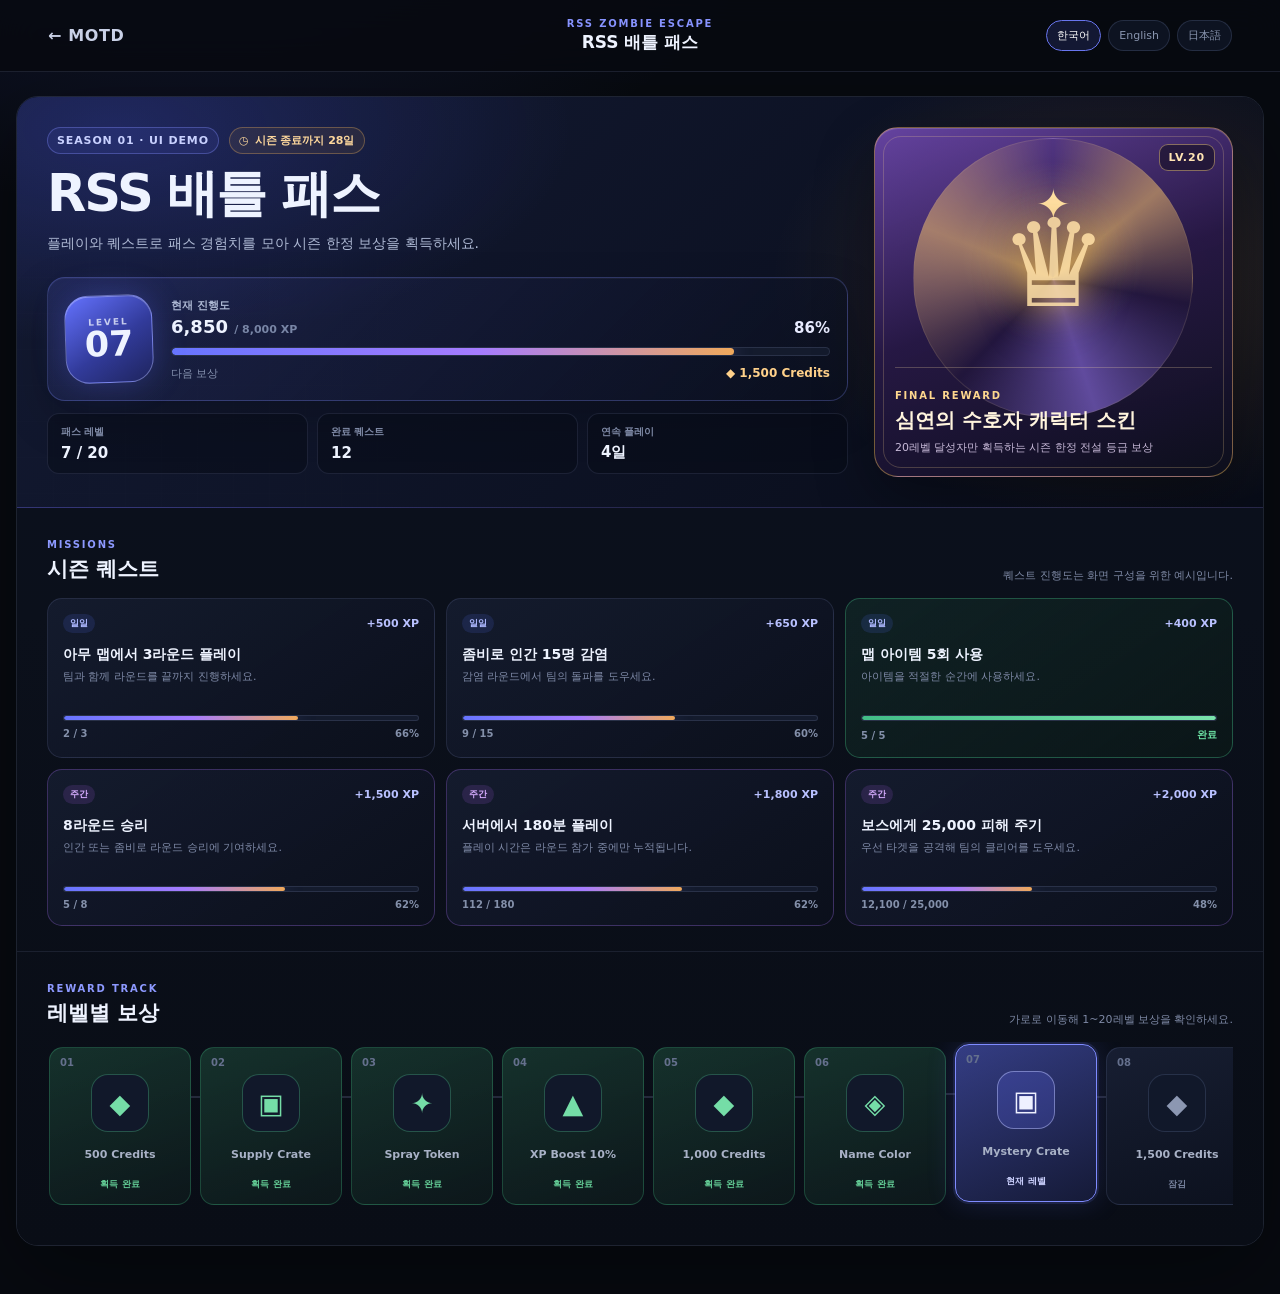
==== battlepass/index.html @ b5b07a85 "Separate battle pass page" ====
<!doctype html>
<html lang="ko" data-theme="dark">
<head>
  <meta charset="utf-8" />
  <meta name="viewport" content="width=device-width, initial-scale=1" />
  <title>RSS 배틀 패스</title>
  <meta name="description" content="RSS 좀비탈출서버 배틀 패스 UI" />
  <meta name="theme-color" content="#090d18" />
  <link rel="stylesheet" href="./battlepass.css" />
  <script src="./lang.js" defer></script>
  <script src="./battlepass.js" defer></script>
</head>
<body class="battlepass-page">
  <a class="skip-link" href="#battlepassContent">본문으로 건너뛰기</a>
  <header class="battlepass-site-header">
    <a id="motdBackLink" class="battlepass-back" href="../?lang=ko#faq" aria-label="MOTD로 돌아가기">← MOTD</a>
    <div class="battlepass-brand">
      <strong>RSS ZOMBIE ESCAPE</strong>
      <span data-lang="bp_title">RSS 배틀 패스</span>
    </div>
    <div class="battlepass-languages" aria-label="언어 선택">
      <button type="button" class="langbtn active" data-language="ko" aria-pressed="true">한국어</button>
      <button type="button" class="langbtn" data-language="en" aria-pressed="false">English</button>
      <button type="button" class="langbtn" data-language="jp" aria-pressed="false">日本語</button>
    </div>
  </header>
  <main id="battlepassContent" class="battlepass-wrap" tabindex="-1">
    <section class="battlepass-panel" aria-label="Battle Pass">
<div class="bp-shell">
          <header class="bp-hero">
            <div class="bp-hero-main">
              <div class="bp-kicker-row">
                <span class="bp-season-badge" data-lang="bp_season_badge">SEASON 01 · UI DEMO</span>
                <span class="bp-days-left"><span aria-hidden="true">◷</span> <span data-lang="bp_days_left">시즌 종료까지 28일</span></span>
              </div>
              <h2 data-lang="bp_title">RSS 배틀 패스</h2>
              <p class="bp-hero-description" data-lang="bp_hint">플레이와 퀘스트로 패스 경험치를 모아 시즌 한정 보상을 획득하세요.</p>

              <div class="bp-progress-card">
                <div class="bp-level-emblem" aria-label="현재 레벨 7">
                  <span>LEVEL</span>
                  <strong>07</strong>
                </div>
                <div class="bp-progress-info">
                  <div class="bp-progress-heading">
                    <div>
                      <span data-lang="bp_current_progress">현재 진행도</span>
                      <strong>6,850 <small>/ 8,000 XP</small></strong>
                    </div>
                    <span class="bp-progress-percent">86%</span>
                  </div>
                  <div class="bp-progress-bar" role="progressbar" aria-label="레벨 8 진행도" aria-valuemin="0" aria-valuemax="8000" aria-valuenow="6850">
                    <span style="--bp-progress:85.6%"></span>
                  </div>
                  <div class="bp-next-reward">
                    <span data-lang="bp_next_reward">다음 보상</span>
                    <strong><span aria-hidden="true">◆</span> 1,500 Credits</strong>
                  </div>
                </div>
              </div>

              <div class="bp-stats" aria-label="배틀 패스 요약">
                <div><span data-lang="bp_stat_level">패스 레벨</span><strong>7 / 20</strong></div>
                <div><span data-lang="bp_stat_quests">완료 퀘스트</span><strong>12</strong></div>
                <div><span data-lang="bp_stat_streak">연속 플레이</span><strong>4일</strong></div>
              </div>
            </div>

            <aside class="bp-final-reward" aria-labelledby="bpFinalRewardTitle">
              <div class="bp-final-flare" aria-hidden="true"></div>
              <div class="bp-final-level">LV.20</div>
              <div class="bp-final-art" aria-hidden="true">
                <span class="bp-final-crown">✦</span>
                <span class="bp-final-silhouette">♛</span>
              </div>
              <div class="bp-final-copy">
                <span data-lang="bp_final_label">FINAL REWARD</span>
                <h3 id="bpFinalRewardTitle" data-lang="bp_final_name">심연의 수호자 캐릭터 스킨</h3>
                <p data-lang="bp_final_description">20레벨 달성자만 획득하는 시즌 한정 전설 등급 보상</p>
              </div>
            </aside>
          </header>

          <section class="bp-section bp-quests" aria-labelledby="bpQuestTitle">
            <div class="bp-section-heading">
              <div>
                <span class="bp-eyebrow" data-lang="bp_quest_eyebrow">MISSIONS</span>
                <h3 id="bpQuestTitle" data-lang="bp_quest_title">시즌 퀘스트</h3>
              </div>
              <p data-lang="bp_quest_hint">퀘스트 진행도는 화면 구성을 위한 예시입니다.</p>
            </div>
            <div class="bp-quest-grid">
              <article class="bp-quest-card">
                <div class="bp-quest-top"><span class="bp-quest-type daily" data-lang="bp_daily">일일</span><strong>+500 XP</strong></div>
                <h4 data-lang="bp_quest_rounds">아무 맵에서 3라운드 플레이</h4>
                <p data-lang="bp_quest_rounds_desc">팀과 함께 라운드를 끝까지 진행하세요.</p>
                <div class="bp-quest-progress"><span style="--bp-progress:66%"></span></div>
                <div class="bp-quest-count"><span>2 / 3</span><span>66%</span></div>
              </article>
              <article class="bp-quest-card">
                <div class="bp-quest-top"><span class="bp-quest-type daily" data-lang="bp_daily">일일</span><strong>+650 XP</strong></div>
                <h4 data-lang="bp_quest_infect">좀비로 인간 15명 감염</h4>
                <p data-lang="bp_quest_infect_desc">감염 라운드에서 팀의 돌파를 도우세요.</p>
                <div class="bp-quest-progress"><span style="--bp-progress:60%"></span></div>
                <div class="bp-quest-count"><span>9 / 15</span><span>60%</span></div>
              </article>
              <article class="bp-quest-card complete">
                <div class="bp-quest-top"><span class="bp-quest-type daily" data-lang="bp_daily">일일</span><strong>+400 XP</strong></div>
                <h4 data-lang="bp_quest_items">맵 아이템 5회 사용</h4>
                <p data-lang="bp_quest_items_desc">아이템을 적절한 순간에 사용하세요.</p>
                <div class="bp-quest-progress"><span style="--bp-progress:100%"></span></div>
                <div class="bp-quest-count"><span>5 / 5</span><span data-lang="bp_complete">완료</span></div>
              </article>
              <article class="bp-quest-card weekly">
                <div class="bp-quest-top"><span class="bp-quest-type weekly" data-lang="bp_weekly">주간</span><strong>+1,500 XP</strong></div>
                <h4 data-lang="bp_quest_wins">8라운드 승리</h4>
                <p data-lang="bp_quest_wins_desc">인간 또는 좀비로 라운드 승리에 기여하세요.</p>
                <div class="bp-quest-progress"><span style="--bp-progress:62.5%"></span></div>
                <div class="bp-quest-count"><span>5 / 8</span><span>62%</span></div>
              </article>
              <article class="bp-quest-card weekly">
                <div class="bp-quest-top"><span class="bp-quest-type weekly" data-lang="bp_weekly">주간</span><strong>+1,800 XP</strong></div>
                <h4 data-lang="bp_quest_time">서버에서 180분 플레이</h4>
                <p data-lang="bp_quest_time_desc">플레이 시간은 라운드 참가 중에만 누적됩니다.</p>
                <div class="bp-quest-progress"><span style="--bp-progress:62%"></span></div>
                <div class="bp-quest-count"><span>112 / 180</span><span>62%</span></div>
              </article>
              <article class="bp-quest-card weekly">
                <div class="bp-quest-top"><span class="bp-quest-type weekly" data-lang="bp_weekly">주간</span><strong>+2,000 XP</strong></div>
                <h4 data-lang="bp_quest_boss">보스에게 25,000 피해 주기</h4>
                <p data-lang="bp_quest_boss_desc">우선 타겟을 공격해 팀의 클리어를 도우세요.</p>
                <div class="bp-quest-progress"><span style="--bp-progress:48%"></span></div>
                <div class="bp-quest-count"><span>12,100 / 25,000</span><span>48%</span></div>
              </article>
            </div>
          </section>

          <section class="bp-section bp-rewards" aria-labelledby="bpRewardTitle">
            <div class="bp-section-heading">
              <div>
                <span class="bp-eyebrow" data-lang="bp_reward_eyebrow">REWARD TRACK</span>
                <h3 id="bpRewardTitle" data-lang="bp_reward_title">레벨별 보상</h3>
              </div>
              <p data-lang="bp_reward_hint">가로로 이동해 1~20레벨 보상을 확인하세요.</p>
            </div>
            <div class="bp-reward-scroll" tabindex="0" aria-label="1레벨부터 20레벨까지 배틀 패스 보상">
              <ol class="bp-reward-track">
                <li class="bp-reward is-complete"><span class="bp-reward-level">01</span><span class="bp-reward-icon">◆</span><strong>500 Credits</strong><small data-lang="bp_claimed">획득 완료</small></li>
                <li class="bp-reward is-complete"><span class="bp-reward-level">02</span><span class="bp-reward-icon">▣</span><strong>Supply Crate</strong><small data-lang="bp_claimed">획득 완료</small></li>
                <li class="bp-reward is-complete"><span class="bp-reward-level">03</span><span class="bp-reward-icon">✦</span><strong>Spray Token</strong><small data-lang="bp_claimed">획득 완료</small></li>
                <li class="bp-reward is-complete"><span class="bp-reward-level">04</span><span class="bp-reward-icon">▲</span><strong>XP Boost 10%</strong><small data-lang="bp_claimed">획득 완료</small></li>
                <li class="bp-reward is-complete milestone"><span class="bp-reward-level">05</span><span class="bp-reward-icon">◆</span><strong>1,000 Credits</strong><small data-lang="bp_claimed">획득 완료</small></li>
                <li class="bp-reward is-complete"><span class="bp-reward-level">06</span><span class="bp-reward-icon">◈</span><strong>Name Color</strong><small data-lang="bp_claimed">획득 완료</small></li>
                <li class="bp-reward is-current"><span class="bp-reward-level">07</span><span class="bp-reward-icon">▣</span><strong>Mystery Crate</strong><small data-lang="bp_current">현재 레벨</small></li>
                <li class="bp-reward"><span class="bp-reward-level">08</span><span class="bp-reward-icon">◆</span><strong>1,500 Credits</strong><small data-lang="bp_locked">잠김</small></li>
                <li class="bp-reward"><span class="bp-reward-level">09</span><span class="bp-reward-icon">≋</span><strong>Trail Color</strong><small data-lang="bp_locked">잠김</small></li>
                <li class="bp-reward milestone"><span class="bp-reward-level">10</span><span class="bp-reward-icon">◇</span><strong>Rare Weapon Skin</strong><small data-lang="bp_locked">잠김</small></li>
                <li class="bp-reward"><span class="bp-reward-level">11</span><span class="bp-reward-icon">◆</span><strong>2,000 Credits</strong><small data-lang="bp_locked">잠김</small></li>
                <li class="bp-reward"><span class="bp-reward-level">12</span><span class="bp-reward-icon">票</span><strong>Vote Token ×3</strong><small data-lang="bp_locked">잠김</small></li>
                <li class="bp-reward"><span class="bp-reward-level">13</span><span class="bp-reward-icon">≈</span><strong>Rainbow Trail</strong><small data-lang="bp_locked">잠김</small></li>
                <li class="bp-reward"><span class="bp-reward-level">14</span><span class="bp-reward-icon">▣</span><strong>Mystery Crate</strong><small data-lang="bp_locked">잠김</small></li>
                <li class="bp-reward milestone"><span class="bp-reward-level">15</span><span class="bp-reward-icon">✺</span><strong>Epic Spray</strong><small data-lang="bp_locked">잠김</small></li>
                <li class="bp-reward"><span class="bp-reward-level">16</span><span class="bp-reward-icon">◆</span><strong>3,000 Credits</strong><small data-lang="bp_locked">잠김</small></li>
                <li class="bp-reward"><span class="bp-reward-level">17</span><span class="bp-reward-icon">▲</span><strong>XP Boost 20%</strong><small data-lang="bp_locked">잠김</small></li>
                <li class="bp-reward"><span class="bp-reward-level">18</span><span class="bp-reward-icon">V</span><strong>VIP · 3 Days</strong><small data-lang="bp_locked">잠김</small></li>
                <li class="bp-reward"><span class="bp-reward-level">19</span><span class="bp-reward-icon">▰</span><strong>Legendary Crate</strong><small data-lang="bp_locked">잠김</small></li>
                <li class="bp-reward is-final"><span class="bp-reward-level">20</span><span class="bp-reward-icon">♛</span><strong data-lang="bp_final_short">Abyss Warden Skin</strong><small data-lang="bp_final_reward">최종 보상</small></li>
              </ol>
            </div>
          </section>
        </div>
    </section>
  </main>
</body>
</html>
---- battlepass/battlepass.css ----
:root{color-scheme:dark; --text:#eef3ff; --muted:#aeb9d4; --line:#202a42; --accent:#7f8bff}
*{box-sizing:border-box}
html{min-width:320px; background:#070a10; scroll-behavior:smooth}
body{margin:0; min-height:100vh; background:radial-gradient(900px 520px at 15% -10%,rgba(76,88,214,.18),transparent 65%),#070a10; color:var(--text); font-family:Inter,Pretendard,"Noto Sans KR","Noto Sans JP",system-ui,-apple-system,BlinkMacSystemFont,"Segoe UI",sans-serif}
button,a{font:inherit}
button{cursor:pointer}
.skip-link{position:fixed; z-index:100; top:8px; left:8px; padding:9px 12px; border-radius:8px; background:#fff; color:#111; transform:translateY(-160%)}
.skip-link:focus{transform:none}
.battlepass-site-header{display:grid; grid-template-columns:1fr auto 1fr; align-items:center; gap:20px; min-height:72px; padding:12px clamp(16px,4vw,48px); border-bottom:1px solid rgba(121,135,182,.18); background:rgba(7,10,16,.88); backdrop-filter:blur(18px); position:sticky; top:0; z-index:20}
.battlepass-back{justify-self:start; color:#c9d1e7; text-decoration:none; font-weight:800; letter-spacing:.04em}
.battlepass-back:hover,.battlepass-back:focus-visible{color:#fff}
.battlepass-brand{display:grid; justify-items:center; gap:2px; text-align:center}
.battlepass-brand strong{color:#8793ff; font-size:10px; letter-spacing:.18em}
.battlepass-brand span{font-weight:900; font-size:17px}
.battlepass-languages{justify-self:end; display:flex; gap:7px}
.langbtn{border:1px solid rgba(121,135,182,.22); border-radius:999px; padding:7px 10px; background:#0d1321; color:#8995af; font-size:11px}
.langbtn:hover,.langbtn:focus-visible,.langbtn.active{border-color:#6875ee; background:rgba(90,104,235,.16); color:#fff}
.battlepass-wrap{width:min(1500px,calc(100% - 32px)); margin:24px auto 48px; border:1px solid rgba(121,135,182,.2); border-radius:22px; overflow:hidden; box-shadow:0 28px 90px rgba(0,0,0,.35)}
@media(max-width:700px){.battlepass-site-header{grid-template-columns:auto 1fr; gap:12px}.battlepass-brand{justify-items:start;text-align:left}.battlepass-languages{grid-column:1/-1;justify-self:stretch}.langbtn{flex:1}.battlepass-wrap{width:100%;margin:0;border:0;border-radius:0}}
/* Battle Pass UI demo */
.battlepass-panel{padding:0; overflow:hidden; background:#090d18}
.bp-shell{color:#eef3ff; background:linear-gradient(180deg,#0b1020 0%,#0b101b 45%,#090d16 100%)}
.bp-hero{
  position:relative;
  display:grid;
  grid-template-columns:minmax(0,1.45fr) minmax(320px,.65fr);
  gap:26px;
  padding:30px;
  overflow:hidden;
  border-bottom:1px solid rgba(151,129,255,.18);
  background:
    radial-gradient(700px 330px at 8% 8%,rgba(78,90,255,.22),transparent 65%),
    radial-gradient(520px 360px at 88% 45%,rgba(255,175,65,.14),transparent 66%),
    linear-gradient(135deg,rgba(20,27,52,.98),rgba(8,12,23,.98));
}
.bp-hero::before{
  content:"";
  position:absolute;
  inset:0;
  pointer-events:none;
  opacity:.18;
  background-image:linear-gradient(rgba(255,255,255,.035) 1px,transparent 1px),linear-gradient(90deg,rgba(255,255,255,.035) 1px,transparent 1px);
  background-size:36px 36px;
  mask-image:linear-gradient(to right,#000,transparent 78%);
}
.bp-hero-main,.bp-final-reward{position:relative; z-index:1}
.bp-kicker-row{display:flex; align-items:center; flex-wrap:wrap; gap:10px; margin-bottom:14px}
.bp-season-badge,.bp-days-left{
  display:inline-flex;
  align-items:center;
  gap:6px;
  min-height:27px;
  padding:5px 9px;
  border:1px solid rgba(132,145,255,.35);
  border-radius:999px;
  background:rgba(97,106,255,.1);
  color:#c9d1ff;
  font-size:11px;
  font-weight:800;
  letter-spacing:.08em;
}
.bp-days-left{border-color:rgba(255,190,92,.3); background:rgba(255,176,55,.08); color:#ffd99d; letter-spacing:0}
.bp-hero h2{margin:0; font-size:clamp(30px,4vw,52px); line-height:.98; letter-spacing:-.04em; text-transform:uppercase}
.bp-hero-description{max-width:720px; margin:14px 0 22px; color:#aeb9d4; font-size:14px; line-height:1.65}
.bp-progress-card{
  display:grid;
  grid-template-columns:auto minmax(0,1fr);
  gap:18px;
  padding:17px;
  border:1px solid rgba(130,143,255,.28);
  border-radius:18px;
  background:linear-gradient(135deg,rgba(103,112,255,.13),rgba(10,15,29,.65));
  box-shadow:inset 0 1px rgba(255,255,255,.04),0 18px 45px rgba(0,0,0,.18);
}
.bp-level-emblem{
  display:grid;
  width:88px;
  height:88px;
  place-content:center;
  border:1px solid rgba(178,186,255,.45);
  border-radius:24px;
  background:linear-gradient(145deg,#6472ff,#323b9b 55%,#1e245d);
  box-shadow:0 0 32px rgba(92,105,255,.3),inset 0 1px rgba(255,255,255,.28);
  text-align:center;
  transform:rotate(-2deg);
}
.bp-level-emblem span{font-size:9px; font-weight:900; letter-spacing:.22em; opacity:.78}
.bp-level-emblem strong{font-size:35px; line-height:1}
.bp-progress-info{display:grid; align-content:center; gap:10px}
.bp-progress-heading{display:flex; align-items:end; justify-content:space-between; gap:12px}
.bp-progress-heading > div{display:grid; gap:3px}
.bp-progress-heading span{color:#aeb9d4; font-size:11px; font-weight:700}
.bp-progress-heading strong{font-size:18px}
.bp-progress-heading strong small{color:#7986a6; font-size:11px; font-weight:600}
.bp-progress-heading .bp-progress-percent{color:#e8ebff; font-size:15px; font-weight:900}
.bp-progress-bar,.bp-quest-progress{
  height:9px;
  overflow:hidden;
  border:1px solid rgba(139,151,195,.18);
  border-radius:999px;
  background:#141b2d;
}
.bp-progress-bar span,.bp-quest-progress span{display:block; width:var(--bp-progress); height:100%; border-radius:inherit; background:linear-gradient(90deg,#6775ff,#a67cff 55%,#f0a95b); box-shadow:0 0 18px rgba(117,126,255,.52)}
.bp-next-reward{display:flex; align-items:center; justify-content:space-between; gap:12px; color:#8591ae; font-size:11px}
.bp-next-reward strong{color:#ffd18a; font-size:12px}
.bp-stats{display:grid; grid-template-columns:repeat(3,1fr); gap:9px; margin-top:12px}
.bp-stats > div{display:grid; gap:4px; padding:11px 13px; border:1px solid rgba(125,139,185,.16); border-radius:12px; background:rgba(7,11,22,.48)}
.bp-stats span{color:#7f8aa6; font-size:10px; font-weight:700}
.bp-stats strong{font-size:15px}
.bp-final-reward{
  min-height:350px;
  overflow:hidden;
  display:flex;
  flex-direction:column;
  justify-content:flex-end;
  padding:20px;
  border:1px solid rgba(255,196,92,.42);
  border-radius:24px;
  isolation:isolate;
  background:
    radial-gradient(circle at 50% 36%,rgba(255,213,120,.24),transparent 32%),
    linear-gradient(160deg,rgba(111,72,174,.9),rgba(39,24,70,.94) 48%,rgba(13,15,28,.98));
  box-shadow:0 22px 60px rgba(0,0,0,.32),inset 0 1px rgba(255,255,255,.15);
}
.bp-final-reward::after{content:""; position:absolute; inset:8px; z-index:-1; border:1px solid rgba(255,218,148,.22); border-radius:18px}
.bp-final-flare{position:absolute; width:280px; height:280px; left:50%; top:43%; z-index:-1; border:1px solid rgba(255,223,155,.25); border-radius:50%; background:conic-gradient(from 0deg,transparent,#ffc96a,transparent 28%,#9f7dff,transparent 62%,#ffc96a,transparent); filter:blur(.3px); opacity:.52; transform:translate(-50%,-50%); animation:bp-spin 18s linear infinite}
.bp-final-level{position:absolute; top:16px; right:17px; padding:6px 9px; border:1px solid rgba(255,216,139,.45); border-radius:9px; background:rgba(20,15,30,.58); color:#ffe4b3; font-size:11px; font-weight:900; letter-spacing:.08em}
.bp-final-art{position:absolute; inset:42px 0 auto; height:188px; display:grid; place-items:center; color:#ffe0a4; text-shadow:0 0 35px rgba(255,198,91,.85)}
.bp-final-crown{position:absolute; top:10px; font-size:42px; animation:bp-pulse 2.8s ease-in-out infinite}
.bp-final-silhouette{font-size:122px; line-height:1; opacity:.88; filter:drop-shadow(0 18px 20px rgba(0,0,0,.38))}
.bp-final-copy{position:relative; padding-top:16px; border-top:1px solid rgba(255,224,166,.24)}
.bp-final-copy > span{color:#ffd88e; font-size:10px; font-weight:900; letter-spacing:.18em}
.bp-final-copy h3{margin:5px 0 6px; color:#fff4dd; font-size:20px; line-height:1.25}
.bp-final-copy p{margin:0; color:#c8bad9; font-size:11px; line-height:1.55}
.bp-section{padding:25px 30px}
.bp-section + .bp-section{border-top:1px solid rgba(127,139,181,.14)}
.bp-section-heading{display:flex; align-items:end; justify-content:space-between; gap:20px; margin-bottom:15px}
.bp-section-heading h3{margin:3px 0 0; font-size:21px}
.bp-section-heading p{margin:0; color:#7e89a5; font-size:11px}
.bp-eyebrow{color:#8d99ff; font-size:10px; font-weight:900; letter-spacing:.18em}
.bp-quest-grid{display:grid; grid-template-columns:repeat(3,minmax(0,1fr)); gap:11px}
.bp-quest-card{
  padding:15px;
  border:1px solid rgba(119,132,180,.2);
  border-radius:15px;
  background:linear-gradient(145deg,rgba(22,29,49,.86),rgba(11,16,28,.9));
  transition:transform .15s ease,border-color .15s ease,background-color .15s ease;
}
.bp-quest-card:hover{border-color:rgba(118,132,255,.5); transform:translateY(-2px)}
.bp-quest-card.complete{border-color:rgba(77,211,150,.32); background:linear-gradient(145deg,rgba(29,80,61,.28),rgba(11,23,24,.88))}
.bp-quest-card.weekly{border-color:rgba(175,117,255,.28)}
.bp-quest-top,.bp-quest-count{display:flex; align-items:center; justify-content:space-between; gap:12px}
.bp-quest-top > strong{color:#b9c1ff; font-size:11px}
.bp-quest-type{padding:3px 7px; border-radius:999px; background:rgba(88,112,255,.14); color:#aeb9ff; font-size:9px; font-weight:900}
.bp-quest-type.weekly{background:rgba(181,101,255,.14); color:#d7adff}
.bp-quest-card h4{margin:13px 0 5px; font-size:14px}
.bp-quest-card p{min-height:34px; margin:0 0 12px; color:#7e89a6; font-size:11px; line-height:1.5}
.bp-quest-progress{height:6px}
.bp-quest-count{margin-top:7px; color:#8490aa; font-size:10px; font-weight:700}
.bp-quest-card.complete .bp-quest-progress span{background:linear-gradient(90deg,#42bd87,#7ae3ac); box-shadow:0 0 15px rgba(73,205,143,.45)}
.bp-quest-card.complete .bp-quest-count span:last-child{color:#6ce0a3}
.bp-reward-scroll{overflow-x:auto; padding:5px 2px 15px; scrollbar-color:#5662bc #111728; scrollbar-width:thin}
.bp-reward-track{display:flex; width:max-content; gap:9px; margin:0; padding:0; list-style:none}
.bp-reward{
  position:relative;
  display:grid;
  flex:0 0 142px;
  min-height:158px;
  padding:13px;
  place-items:center;
  align-content:space-between;
  scroll-snap-align:start;
  border:1px solid rgba(119,132,180,.19);
  border-radius:14px;
  background:linear-gradient(160deg,#171e32,#0c111e);
  color:#77829d;
  text-align:center;
}
.bp-reward::before{content:""; position:absolute; left:-10px; top:48px; width:9px; height:2px; background:rgba(115,126,167,.25)}
.bp-reward:first-child::before{display:none}
.bp-reward-level{position:absolute; left:10px; top:9px; color:#65708d; font-size:10px; font-weight:900}
.bp-reward-icon{display:grid; width:58px; height:58px; margin-top:13px; place-items:center; border:1px solid rgba(121,135,182,.22); border-radius:17px; background:#11182a; color:#8c97b2; font-size:27px}
.bp-reward strong{max-width:115px; color:#a8b1c6; font-size:11px; line-height:1.3}
.bp-reward small{font-size:9px; font-weight:800}
.bp-reward.is-complete{border-color:rgba(71,201,141,.26); background:linear-gradient(160deg,rgba(29,72,57,.62),#0d171b)}
.bp-reward.is-complete .bp-reward-icon{border-color:rgba(83,210,140,.32); color:#75dda7}
.bp-reward.is-complete small{color:#62ca94}
.bp-reward.is-current{border-color:#7f8bff; background:linear-gradient(155deg,rgba(83,95,210,.58),#151a37); box-shadow:0 0 0 2px rgba(116,128,255,.13),0 0 28px rgba(88,99,228,.22); transform:translateY(-3px)}
.bp-reward.is-current .bp-reward-icon{border-color:rgba(190,196,255,.48); background:rgba(102,112,255,.2); color:#eef0ff}
.bp-reward.is-current small{color:#cdd2ff}
.bp-reward.milestone:not(.is-complete){border-color:rgba(184,121,255,.28)}
.bp-reward.is-final{flex-basis:174px; border-color:rgba(255,190,79,.62); background:radial-gradient(circle at 50% 30%,rgba(255,202,99,.22),transparent 43%),linear-gradient(155deg,#5c397d,#211a3b 62%,#151322); box-shadow:0 0 30px rgba(255,172,72,.14)}
.bp-reward.is-final .bp-reward-icon{width:70px; height:70px; border-color:rgba(255,220,149,.55); background:rgba(255,185,70,.12); color:#ffd78e; font-size:36px; box-shadow:0 0 24px rgba(255,193,84,.18)}
.bp-reward.is-final strong{color:#fff0d0; font-size:12px}
.bp-reward.is-final small{color:#ffcf79}
@keyframes bp-spin{to{transform:translate(-50%,-50%) rotate(360deg)}}
@keyframes bp-pulse{50%{transform:translateY(-5px) scale(1.08); opacity:.78}}
@media (max-width:1050px){
  .bp-hero{grid-template-columns:1fr}
  .bp-final-reward{min-height:320px}
  .bp-quest-grid{grid-template-columns:repeat(2,minmax(0,1fr))}
}
@media (max-width:700px){
  .bp-hero,.bp-section{padding:20px 16px}
  .bp-progress-card{grid-template-columns:1fr}
  .bp-level-emblem{width:76px; height:76px}
  .bp-stats{grid-template-columns:1fr}
  .bp-final-reward{min-height:350px}
  .bp-section-heading{align-items:flex-start; flex-direction:column; gap:6px}
  .bp-quest-grid{grid-template-columns:1fr}
  .bp-reward{flex-basis:132px}
}
@media (prefers-reduced-motion:reduce){.bp-final-flare,.bp-final-crown{animation:none}}
html[data-theme="light"] .battlepass-panel{background:#f4f6fb}
html[data-theme="light"] .bp-shell{color:#182238; background:#f4f6fb}
html[data-theme="light"] .bp-hero{border-bottom-color:#d8deea; background:radial-gradient(650px 310px at 5% 5%,rgba(79,94,231,.13),transparent 65%),linear-gradient(135deg,#f9fbff,#edf1f8)}
html[data-theme="light"] .bp-hero-description,html[data-theme="light"] .bp-section-heading p,html[data-theme="light"] .bp-quest-card p{color:#687892}
html[data-theme="light"] .bp-progress-card,html[data-theme="light"] .bp-stats > div,html[data-theme="light"] .bp-quest-card{border-color:#d5ddeb; background:rgba(255,255,255,.78)}
html[data-theme="light"] .bp-progress-bar,html[data-theme="light"] .bp-quest-progress{background:#dce3ef}
html[data-theme="light"] .bp-quest-card h4,html[data-theme="light"] .bp-progress-heading strong{color:#182238}
html[data-theme="light"] .bp-reward{border-color:#d7deea; background:linear-gradient(160deg,#fff,#edf1f7); color:#61708a}
html[data-theme="light"] .bp-reward strong{color:#43516a}
html[data-theme="light"] .bp-reward-icon{background:#e9eef7}
html[data-theme="light"] .bp-reward.is-complete{background:linear-gradient(160deg,#edf9f3,#e2f2ea)}
html[data-theme="light"] .bp-reward.is-current{background:linear-gradient(155deg,#7380ef,#4b57c3)}
html[data-theme="light"] .bp-reward.is-current strong{color:#fff}
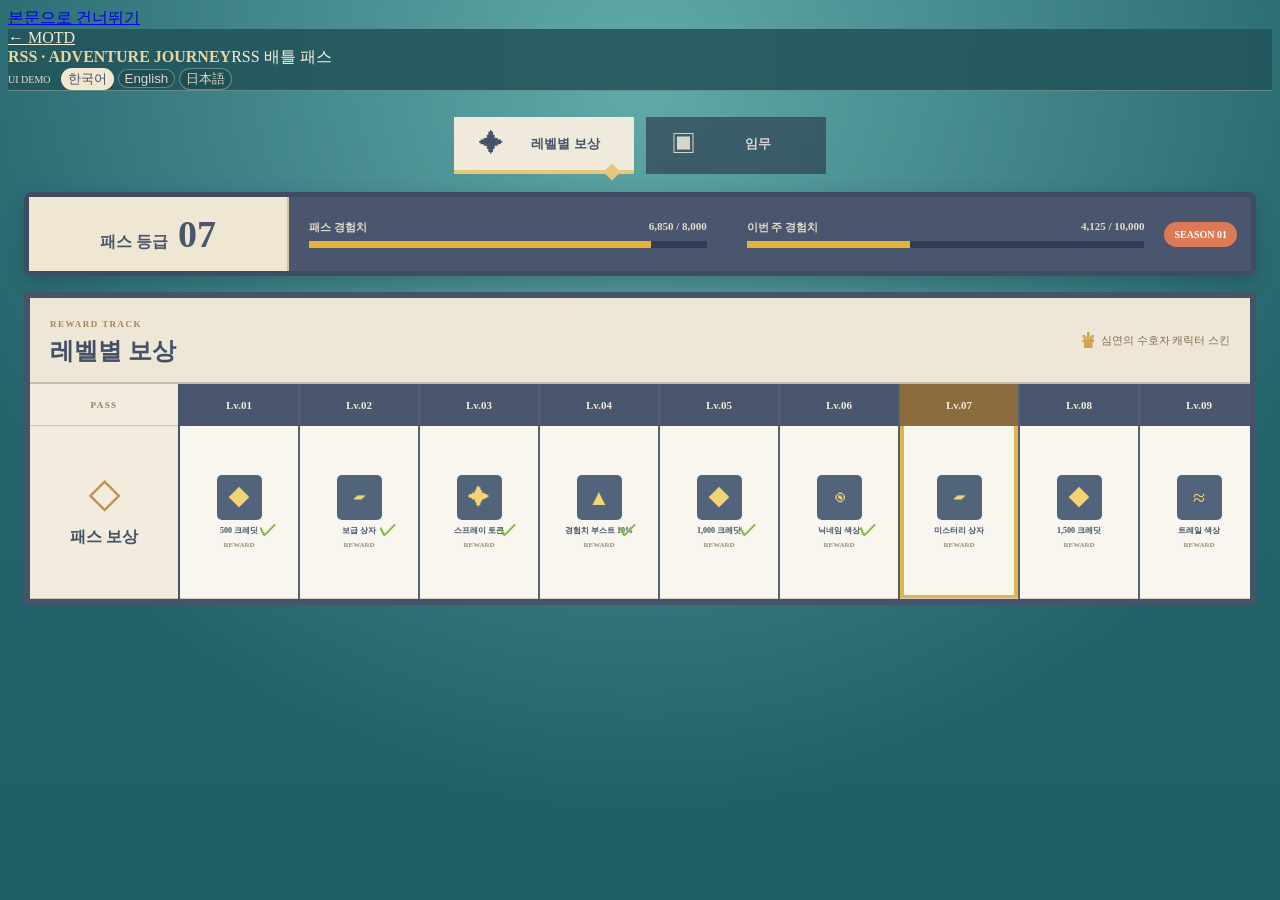
==== commit d5a626c6: "add battle pass preview" ====
--- a/battlepass/index.html
+++ b/battlepass/index.html
@@ -1,175 +1,185 @@
 <!doctype html>
-<html lang="ko" data-theme="dark">
+<html lang="ko">
 <head>
   <meta charset="utf-8" />
   <meta name="viewport" content="width=device-width, initial-scale=1" />
   <title>RSS 배틀 패스</title>
-  <meta name="description" content="RSS 좀비탈출서버 배틀 패스 UI" />
-  <meta name="theme-color" content="#090d18" />
-  <link rel="stylesheet" href="./battlepass.css" />
+  <meta name="description" content="RSS 좀비탈출서버 배틀 패스 UI 시안" />
+  <meta name="theme-color" content="#0b1117" />
+  <link rel="stylesheet" href="./concept-6.css" />
   <script src="./lang.js" defer></script>
   <script src="./battlepass.js" defer></script>
+  <script src="./concept-6.js" defer></script>
 </head>
-<body class="battlepass-page">
+<body class="concept-page journey-concept" data-battlepass-demo="true">
   <a class="skip-link" href="#battlepassContent">본문으로 건너뛰기</a>
-  <header class="battlepass-site-header">
-    <a id="motdBackLink" class="battlepass-back" href="../?lang=ko#faq" aria-label="MOTD로 돌아가기">← MOTD</a>
-    <div class="battlepass-brand">
-      <strong>RSS ZOMBIE ESCAPE</strong>
-      <span data-lang="bp_title">RSS 배틀 패스</span>
+  <header class="concept-header">
+    <a id="motdBackLink" class="concept-back" href="../?lang=ko#faq">← MOTD</a>
+    <div class="concept-brand"><strong>RSS · ADVENTURE JOURNEY</strong><span data-lang="bp_title">RSS 배틀 패스</span></div>
+    <div class="concept-actions">
+      <div id="steamAccount" class="steam-account" aria-live="polite"></div>
+      <div class="concept-languages" aria-label="언어 선택">
+        <button type="button" class="langbtn active" data-language="ko" aria-pressed="true">한국어</button>
+        <button type="button" class="langbtn" data-language="en" aria-pressed="false">English</button>
+        <button type="button" class="langbtn" data-language="jp" aria-pressed="false">日本語</button>
+      </div>
     </div>
-    <div class="battlepass-languages" aria-label="언어 선택">
-      <button type="button" class="langbtn active" data-language="ko" aria-pressed="true">한국어</button>
-      <button type="button" class="langbtn" data-language="en" aria-pressed="false">English</button>
-      <button type="button" class="langbtn" data-language="jp" aria-pressed="false">日本語</button>
-    </div>
-  </header>
-  <main id="battlepassContent" class="battlepass-wrap" tabindex="-1">
-    <section class="battlepass-panel" aria-label="Battle Pass">
-<div class="bp-shell">
-          <header class="bp-hero">
-            <div class="bp-hero-main">
-              <div class="bp-kicker-row">
-                <span class="bp-season-badge" data-lang="bp_season_badge">SEASON 01 · UI DEMO</span>
-                <span class="bp-days-left"><span aria-hidden="true">◷</span> <span data-lang="bp_days_left">시즌 종료까지 28일</span></span>
-              </div>
-              <h2 data-lang="bp_title">RSS 배틀 패스</h2>
-              <p class="bp-hero-description" data-lang="bp_hint">플레이와 퀘스트로 패스 경험치를 모아 시즌 한정 보상을 획득하세요.</p>
-
-              <div class="bp-progress-card">
-                <div class="bp-level-emblem" aria-label="현재 레벨 7">
-                  <span>LEVEL</span>
-                  <strong>07</strong>
-                </div>
-                <div class="bp-progress-info">
-                  <div class="bp-progress-heading">
-                    <div>
-                      <span data-lang="bp_current_progress">현재 진행도</span>
-                      <strong>6,850 <small>/ 8,000 XP</small></strong>
-                    </div>
-                    <span class="bp-progress-percent">86%</span>
-                  </div>
-                  <div class="bp-progress-bar" role="progressbar" aria-label="레벨 8 진행도" aria-valuemin="0" aria-valuemax="8000" aria-valuenow="6850">
-                    <span style="--bp-progress:85.6%"></span>
-                  </div>
-                  <div class="bp-next-reward">
-                    <span data-lang="bp_next_reward">다음 보상</span>
-                    <strong><span aria-hidden="true">◆</span> 1,500 Credits</strong>
-                  </div>
-                </div>
-              </div>
-
-              <div class="bp-stats" aria-label="배틀 패스 요약">
-                <div><span data-lang="bp_stat_level">패스 레벨</span><strong>7 / 20</strong></div>
-                <div><span data-lang="bp_stat_quests">완료 퀘스트</span><strong>12</strong></div>
-                <div><span data-lang="bp_stat_streak">연속 플레이</span><strong>4일</strong></div>
-              </div>
-            </div>
-
-            <aside class="bp-final-reward" aria-labelledby="bpFinalRewardTitle">
-              <div class="bp-final-flare" aria-hidden="true"></div>
-              <div class="bp-final-level">LV.20</div>
-              <div class="bp-final-art" aria-hidden="true">
-                <span class="bp-final-crown">✦</span>
-                <span class="bp-final-silhouette">♛</span>
-              </div>
-              <div class="bp-final-copy">
-                <span data-lang="bp_final_label">FINAL REWARD</span>
-                <h3 id="bpFinalRewardTitle" data-lang="bp_final_name">심연의 수호자 캐릭터 스킨</h3>
-                <p data-lang="bp_final_description">20레벨 달성자만 획득하는 시즌 한정 전설 등급 보상</p>
-              </div>
-            </aside>
-          </header>
-
-          <section class="bp-section bp-quests" aria-labelledby="bpQuestTitle">
-            <div class="bp-section-heading">
-              <div>
-                <span class="bp-eyebrow" data-lang="bp_quest_eyebrow">MISSIONS</span>
-                <h3 id="bpQuestTitle" data-lang="bp_quest_title">시즌 퀘스트</h3>
-              </div>
-              <p data-lang="bp_quest_hint">퀘스트 진행도는 화면 구성을 위한 예시입니다.</p>
-            </div>
-            <div class="bp-quest-grid">
-              <article class="bp-quest-card">
-                <div class="bp-quest-top"><span class="bp-quest-type daily" data-lang="bp_daily">일일</span><strong>+500 XP</strong></div>
-                <h4 data-lang="bp_quest_rounds">아무 맵에서 3라운드 플레이</h4>
-                <p data-lang="bp_quest_rounds_desc">팀과 함께 라운드를 끝까지 진행하세요.</p>
-                <div class="bp-quest-progress"><span style="--bp-progress:66%"></span></div>
-                <div class="bp-quest-count"><span>2 / 3</span><span>66%</span></div>
-              </article>
-              <article class="bp-quest-card">
-                <div class="bp-quest-top"><span class="bp-quest-type daily" data-lang="bp_daily">일일</span><strong>+650 XP</strong></div>
-                <h4 data-lang="bp_quest_infect">좀비로 인간 15명 감염</h4>
-                <p data-lang="bp_quest_infect_desc">감염 라운드에서 팀의 돌파를 도우세요.</p>
-                <div class="bp-quest-progress"><span style="--bp-progress:60%"></span></div>
-                <div class="bp-quest-count"><span>9 / 15</span><span>60%</span></div>
-              </article>
-              <article class="bp-quest-card complete">
-                <div class="bp-quest-top"><span class="bp-quest-type daily" data-lang="bp_daily">일일</span><strong>+400 XP</strong></div>
-                <h4 data-lang="bp_quest_items">맵 아이템 5회 사용</h4>
-                <p data-lang="bp_quest_items_desc">아이템을 적절한 순간에 사용하세요.</p>
-                <div class="bp-quest-progress"><span style="--bp-progress:100%"></span></div>
-                <div class="bp-quest-count"><span>5 / 5</span><span data-lang="bp_complete">완료</span></div>
-              </article>
-              <article class="bp-quest-card weekly">
-                <div class="bp-quest-top"><span class="bp-quest-type weekly" data-lang="bp_weekly">주간</span><strong>+1,500 XP</strong></div>
-                <h4 data-lang="bp_quest_wins">8라운드 승리</h4>
-                <p data-lang="bp_quest_wins_desc">인간 또는 좀비로 라운드 승리에 기여하세요.</p>
-                <div class="bp-quest-progress"><span style="--bp-progress:62.5%"></span></div>
-                <div class="bp-quest-count"><span>5 / 8</span><span>62%</span></div>
-              </article>
-              <article class="bp-quest-card weekly">
-                <div class="bp-quest-top"><span class="bp-quest-type weekly" data-lang="bp_weekly">주간</span><strong>+1,800 XP</strong></div>
-                <h4 data-lang="bp_quest_time">서버에서 180분 플레이</h4>
-                <p data-lang="bp_quest_time_desc">플레이 시간은 라운드 참가 중에만 누적됩니다.</p>
-                <div class="bp-quest-progress"><span style="--bp-progress:62%"></span></div>
-                <div class="bp-quest-count"><span>112 / 180</span><span>62%</span></div>
-              </article>
-              <article class="bp-quest-card weekly">
-                <div class="bp-quest-top"><span class="bp-quest-type weekly" data-lang="bp_weekly">주간</span><strong>+2,000 XP</strong></div>
-                <h4 data-lang="bp_quest_boss">보스에게 25,000 피해 주기</h4>
-                <p data-lang="bp_quest_boss_desc">우선 타겟을 공격해 팀의 클리어를 도우세요.</p>
-                <div class="bp-quest-progress"><span style="--bp-progress:48%"></span></div>
-                <div class="bp-quest-count"><span>12,100 / 25,000</span><span>48%</span></div>
-              </article>
-            </div>
-          </section>
-
-          <section class="bp-section bp-rewards" aria-labelledby="bpRewardTitle">
-            <div class="bp-section-heading">
-              <div>
-                <span class="bp-eyebrow" data-lang="bp_reward_eyebrow">REWARD TRACK</span>
-                <h3 id="bpRewardTitle" data-lang="bp_reward_title">레벨별 보상</h3>
-              </div>
-              <p data-lang="bp_reward_hint">가로로 이동해 1~20레벨 보상을 확인하세요.</p>
-            </div>
-            <div class="bp-reward-scroll" tabindex="0" aria-label="1레벨부터 20레벨까지 배틀 패스 보상">
-              <ol class="bp-reward-track">
-                <li class="bp-reward is-complete"><span class="bp-reward-level">01</span><span class="bp-reward-icon">◆</span><strong>500 Credits</strong><small data-lang="bp_claimed">획득 완료</small></li>
-                <li class="bp-reward is-complete"><span class="bp-reward-level">02</span><span class="bp-reward-icon">▣</span><strong>Supply Crate</strong><small data-lang="bp_claimed">획득 완료</small></li>
-                <li class="bp-reward is-complete"><span class="bp-reward-level">03</span><span class="bp-reward-icon">✦</span><strong>Spray Token</strong><small data-lang="bp_claimed">획득 완료</small></li>
-                <li class="bp-reward is-complete"><span class="bp-reward-level">04</span><span class="bp-reward-icon">▲</span><strong>XP Boost 10%</strong><small data-lang="bp_claimed">획득 완료</small></li>
-                <li class="bp-reward is-complete milestone"><span class="bp-reward-level">05</span><span class="bp-reward-icon">◆</span><strong>1,000 Credits</strong><small data-lang="bp_claimed">획득 완료</small></li>
-                <li class="bp-reward is-complete"><span class="bp-reward-level">06</span><span class="bp-reward-icon">◈</span><strong>Name Color</strong><small data-lang="bp_claimed">획득 완료</small></li>
-                <li class="bp-reward is-current"><span class="bp-reward-level">07</span><span class="bp-reward-icon">▣</span><strong>Mystery Crate</strong><small data-lang="bp_current">현재 레벨</small></li>
-                <li class="bp-reward"><span class="bp-reward-level">08</span><span class="bp-reward-icon">◆</span><strong>1,500 Credits</strong><small data-lang="bp_locked">잠김</small></li>
-                <li class="bp-reward"><span class="bp-reward-level">09</span><span class="bp-reward-icon">≋</span><strong>Trail Color</strong><small data-lang="bp_locked">잠김</small></li>
-                <li class="bp-reward milestone"><span class="bp-reward-level">10</span><span class="bp-reward-icon">◇</span><strong>Rare Weapon Skin</strong><small data-lang="bp_locked">잠김</small></li>
-                <li class="bp-reward"><span class="bp-reward-level">11</span><span class="bp-reward-icon">◆</span><strong>2,000 Credits</strong><small data-lang="bp_locked">잠김</small></li>
-                <li class="bp-reward"><span class="bp-reward-level">12</span><span class="bp-reward-icon">票</span><strong>Vote Token ×3</strong><small data-lang="bp_locked">잠김</small></li>
-                <li class="bp-reward"><span class="bp-reward-level">13</span><span class="bp-reward-icon">≈</span><strong>Rainbow Trail</strong><small data-lang="bp_locked">잠김</small></li>
-                <li class="bp-reward"><span class="bp-reward-level">14</span><span class="bp-reward-icon">▣</span><strong>Mystery Crate</strong><small data-lang="bp_locked">잠김</small></li>
-                <li class="bp-reward milestone"><span class="bp-reward-level">15</span><span class="bp-reward-icon">✺</span><strong>Epic Spray</strong><small data-lang="bp_locked">잠김</small></li>
-                <li class="bp-reward"><span class="bp-reward-level">16</span><span class="bp-reward-icon">◆</span><strong>3,000 Credits</strong><small data-lang="bp_locked">잠김</small></li>
-                <li class="bp-reward"><span class="bp-reward-level">17</span><span class="bp-reward-icon">▲</span><strong>XP Boost 20%</strong><small data-lang="bp_locked">잠김</small></li>
-                <li class="bp-reward"><span class="bp-reward-level">18</span><span class="bp-reward-icon">V</span><strong>VIP · 3 Days</strong><small data-lang="bp_locked">잠김</small></li>
-                <li class="bp-reward"><span class="bp-reward-level">19</span><span class="bp-reward-icon">▰</span><strong>Legendary Crate</strong><small data-lang="bp_locked">잠김</small></li>
-                <li class="bp-reward is-final"><span class="bp-reward-level">20</span><span class="bp-reward-icon">♛</span><strong data-lang="bp_final_short">Abyss Warden Skin</strong><small data-lang="bp_final_reward">최종 보상</small></li>
-              </ol>
-            </div>
-          </section>
-        </div>
+  </header>  <main id="battlepassContent" class="journey-shell" data-auth-state="loading" tabindex="-1">
+    <section id="battlepassAuthGate" class="battlepass-auth-gate" aria-live="polite">
+      <strong>Steam 로그인 확인 중...</strong>
+      <p>배틀패스 진행도를 불러오고 있습니다.</p>
+      <a id="steamLoginButton" class="steam-login-button" href="./api/login.php?lang=ko" hidden>Steam으로 로그인</a>
     </section>
-  </main>
+    <nav class="journey-mode-tabs" aria-label="배틀 패스 화면">
+      <button type="button" class="active" data-journey-mode="rewards" aria-selected="true"><span>✦</span><b>레벨별 보상</b></button>
+      <button type="button" data-journey-mode="missions" aria-selected="false"><span>▣</span><b>임무</b></button>
+    </nav>
+    <section class="journey-topbar"><div class="journey-rank"><span>패스 등급</span><strong>07</strong></div><div class="journey-level-xp"><div><span>패스 경험치</span><b>6,850 / 8,000</b></div><div><i style="--progress:85.6%"></i></div></div><div class="journey-weekly"><div><span>이번 주 경험치</span><b>4,125 / 10,000</b></div><div><i style="--progress:41.25%"></i></div></div><em>SEASON 01</em></section>
+    <section class="journey-window" data-journey-panel="missions" hidden>
+      <nav class="journey-nav" aria-label="임무 분류"><button type="button" class="active" data-mission-filter="daily" aria-selected="true"><span>◈</span>금일 임무</button><button type="button" data-mission-filter="weekly" aria-selected="false"><span>✦</span>이번 주 임무<small>4일 12시간</small></button><button type="button" data-mission-filter="season" aria-selected="false"><span>◇</span>이번 시즌 임무<small>28일</small></button></nav>
+      <div class="journey-content"><header><div><span data-lang="bp_quest_eyebrow">MISSIONS</span><h1 id="journeyMissionTitle">금일 임무</h1></div><p id="journeyMissionHint">매일 초기화되는 임무입니다.</p></header><div class="journey-missions">      <article class="journey-mission" data-mission-type="daily">
+        <header><span data-lang="bp_daily">일일</span><strong>+500 XP</strong></header>
+        <h3 data-lang="bp_quest_rounds">아무 맵에서 3라운드 플레이</h3>
+        <p data-lang="bp_quest_rounds_desc">팀과 함께 라운드를 끝까지 진행하세요.</p>
+        <div class="journey-meter"><i style="--progress:66%"></i></div>
+        <footer><span>2 / 3</span><b>66%</b></footer>
+      </article>
+      <article class="journey-mission" data-mission-type="daily">
+        <header><span data-lang="bp_daily">일일</span><strong>+650 XP</strong></header>
+        <h3 data-lang="bp_quest_infect">좀비로 인간 15명 감염</h3>
+        <p data-lang="bp_quest_infect_desc">감염 라운드에서 팀의 돌파를 도우세요.</p>
+        <div class="journey-meter"><i style="--progress:60%"></i></div>
+        <footer><span>9 / 15</span><b>60%</b></footer>
+      </article>
+      <article class="journey-mission complete" data-mission-type="daily">
+        <header><span data-lang="bp_daily">일일</span><strong>+400 XP</strong></header>
+        <h3 data-lang="bp_quest_items">맵 아이템 5회 사용</h3>
+        <p data-lang="bp_quest_items_desc">아이템을 적절한 순간에 사용하세요.</p>
+        <div class="journey-meter"><i style="--progress:100%"></i></div>
+        <footer><span>5 / 5</span><b>100%</b></footer>
+      </article>
+      <article class="journey-mission weekly" data-mission-type="weekly" hidden>
+        <header><span data-lang="bp_weekly">주간</span><strong>+1500 XP</strong></header>
+        <h3 data-lang="bp_quest_wins">8라운드 승리</h3>
+        <p data-lang="bp_quest_wins_desc">인간 또는 좀비로 라운드 승리에 기여하세요.</p>
+        <div class="journey-meter"><i style="--progress:62%"></i></div>
+        <footer><span>5 / 8</span><b>62%</b></footer>
+      </article>
+      <article class="journey-mission weekly" data-mission-type="weekly" hidden>
+        <header><span data-lang="bp_weekly">주간</span><strong>+1800 XP</strong></header>
+        <h3 data-lang="bp_quest_time">서버에서 180분 플레이</h3>
+        <p data-lang="bp_quest_time_desc">플레이 시간은 라운드 참가 중에만 누적됩니다.</p>
+        <div class="journey-meter"><i style="--progress:62%"></i></div>
+        <footer><span>112 / 180</span><b>62%</b></footer>
+      </article>
+      <article class="journey-mission weekly" data-mission-type="weekly" hidden>
+        <header><span data-lang="bp_weekly">주간</span><strong>+2000 XP</strong></header>
+        <h3 data-lang="bp_quest_boss">보스에게 25,000 피해 주기</h3>
+        <p data-lang="bp_quest_boss_desc">우선 타겟을 공격해 팀의 클리어를 도우세요.</p>
+        <div class="journey-meter"><i style="--progress:48%"></i></div>
+        <footer><span>12,100 / 25,000</span><b>48%</b></footer>
+      </article>
+      <article class="journey-mission season" data-mission-type="season" hidden>
+        <header><span>시즌</span><strong>+3000 XP</strong></header>
+        <h3>누적 30라운드 생존</h3><p>이번 시즌 동안 인간으로 라운드 종료까지 생존하세요.</p>
+        <div class="journey-meter"><i style="--progress:70%"></i></div><footer><span>21 / 30</span><b>70%</b></footer>
+      </article>
+      <article class="journey-mission season" data-mission-type="season" hidden>
+        <header><span>시즌</span><strong>+3500 XP</strong></header>
+        <h3>좀비 250명 처치</h3><p>이번 시즌 동안 좀비를 처치하세요.</p>
+        <div class="journey-meter"><i style="--progress:54%"></i></div><footer><span>135 / 250</span><b>54%</b></footer>
+      </article>
+      <article class="journey-mission season" data-mission-type="season" hidden>
+        <header><span>시즌</span><strong>+5000 XP</strong></header>
+        <h3>서로 다른 맵 15개 완료</h3><p>시즌 동안 여러 맵을 플레이하고 최종 스테이지에 도달하세요.</p>
+        <div class="journey-meter"><i style="--progress:40%"></i></div><footer><span>6 / 15</span><b>40%</b></footer>
+      </article></div></div>
+    </section>
+    <section class="journey-rewards" data-journey-panel="rewards">
+      <header><div><span data-lang="bp_reward_eyebrow">REWARD TRACK</span><h2 data-lang="bp_reward_title">레벨별 보상</h2></div><aside><b>♛</b><span data-lang="bp_final_name">심연의 수호자 캐릭터 스킨</span></aside></header>
+      <div class="journey-track-shell">
+        <div class="journey-tier-labels"><div><i>◇</i><span>패스 보상</span></div></div>
+        <div class="journey-level-scroll"><ol class="journey-level-track">            <li class="journey-level-column complete">
+              <header>Lv.01</header>
+              <div class="journey-tier-reward free"><i>◆</i><strong>500 Credits</strong><small>REWARD</small></div>
+            </li>
+            <li class="journey-level-column complete">
+              <header>Lv.02</header>
+              <div class="journey-tier-reward free"><i>▣</i><strong>Supply Crate</strong><small>REWARD</small></div>
+            </li>
+            <li class="journey-level-column complete">
+              <header>Lv.03</header>
+              <div class="journey-tier-reward free"><i>✦</i><strong>Spray Token</strong><small>REWARD</small></div>
+            </li>
+            <li class="journey-level-column complete">
+              <header>Lv.04</header>
+              <div class="journey-tier-reward free"><i>▲</i><strong>XP Boost 10%</strong><small>REWARD</small></div>
+            </li>
+            <li class="journey-level-column complete">
+              <header>Lv.05</header>
+              <div class="journey-tier-reward free"><i>◆</i><strong>1,000 Credits</strong><small>REWARD</small></div>
+            </li>
+            <li class="journey-level-column complete">
+              <header>Lv.06</header>
+              <div class="journey-tier-reward free"><i>◈</i><strong>Name Color</strong><small>REWARD</small></div>
+            </li>
+            <li class="journey-level-column current">
+              <header>Lv.07</header>
+              <div class="journey-tier-reward free"><i>▣</i><strong>Mystery Crate</strong><small>REWARD</small></div>
+            </li>
+            <li class="journey-level-column locked">
+              <header>Lv.08</header>
+              <div class="journey-tier-reward free"><i>◆</i><strong>1,500 Credits</strong><small>REWARD</small></div>
+            </li>
+            <li class="journey-level-column locked">
+              <header>Lv.09</header>
+              <div class="journey-tier-reward free"><i>≋</i><strong>Trail Color</strong><small>REWARD</small></div>
+            </li>
+            <li class="journey-level-column locked">
+              <header>Lv.10</header>
+              <div class="journey-tier-reward free"><i>◇</i><strong>Rare Weapon Skin</strong><small>REWARD</small></div>
+            </li>
+            <li class="journey-level-column locked">
+              <header>Lv.11</header>
+              <div class="journey-tier-reward free"><i>◆</i><strong>2,000 Credits</strong><small>REWARD</small></div>
+            </li>
+            <li class="journey-level-column locked">
+              <header>Lv.12</header>
+              <div class="journey-tier-reward free"><i>票</i><strong>Vote Token ×3</strong><small>REWARD</small></div>
+            </li>
+            <li class="journey-level-column locked">
+              <header>Lv.13</header>
+              <div class="journey-tier-reward free"><i>≈</i><strong>Rainbow Trail</strong><small>REWARD</small></div>
+            </li>
+            <li class="journey-level-column locked">
+              <header>Lv.14</header>
+              <div class="journey-tier-reward free"><i>▣</i><strong>Mystery Crate</strong><small>REWARD</small></div>
+            </li>
+            <li class="journey-level-column locked">
+              <header>Lv.15</header>
+              <div class="journey-tier-reward free"><i>✺</i><strong>Epic Spray</strong><small>REWARD</small></div>
+            </li>
+            <li class="journey-level-column locked">
+              <header>Lv.16</header>
+              <div class="journey-tier-reward free"><i>◆</i><strong>3,000 Credits</strong><small>REWARD</small></div>
+            </li>
+            <li class="journey-level-column locked">
+              <header>Lv.17</header>
+              <div class="journey-tier-reward free"><i>▲</i><strong>XP Boost 20%</strong><small>REWARD</small></div>
+            </li>
+            <li class="journey-level-column locked">
+              <header>Lv.18</header>
+              <div class="journey-tier-reward free"><i>V</i><strong>VIP · 3 Days</strong><small>REWARD</small></div>
+            </li>
+            <li class="journey-level-column locked">
+              <header>Lv.19</header>
+              <div class="journey-tier-reward free"><i>▰</i><strong>Legendary Crate</strong><small>REWARD</small></div>
+            </li>
+            <li class="journey-level-column final">
+              <header>Lv.20</header>
+              <div class="journey-tier-reward free"><i>♛</i><strong>Abyss Warden Skin</strong><small>REWARD</small></div>
+            </li></ol></div>
+      </div>
+    </section>  </main>
 </body>
 </html>
--- a/battlepass/concept-6.css
+++ b/battlepass/concept-6.css
@@ -0,0 +1,55 @@
+@import url("./concept-layout-base.css");
+:root{color-scheme:light;--teal:#2b6970;--teal2:#3b8588;--navy:#46536a;--paper:#eee8dc;--paper2:#f8f4eb;--line:#cfc4af;--ink:#445066;--gold:#d6aa49;--green:#79b93e}body{background:linear-gradient(rgba(28,104,110,.25),rgba(15,76,82,.32)),radial-gradient(circle at 50% 10%,#7bc1c1,#28676e 70%);color:var(--ink);background-attachment:fixed}.concept-header{border-bottom:1px solid rgba(235,226,207,.35);background:rgba(34,85,91,.88);color:#f6efdf}.concept-back{color:#f5ecd8}.concept-brand strong{color:#ead49f}.langbtn{border:1px solid rgba(255,244,216,.35);border-radius:999px;background:rgba(25,72,78,.55);color:#dfd7c6}.langbtn.active,.langbtn:hover{background:#f2e8d2;color:#445066}.journey-shell{width:min(1540px,calc(100% - 32px));margin:26px auto 55px}.journey-topbar{display:grid;grid-template-columns:260px minmax(300px,1fr) minmax(300px,1fr) auto;align-items:center;gap:0;border:5px solid rgba(60,74,98,.8);border-radius:8px;background:#4a566d;color:#f4ead8;box-shadow:0 7px 18px rgba(21,54,58,.3)}.journey-rank{display:flex;align-items:baseline;justify-content:center;gap:10px;align-self:stretch;padding:15px;border-right:2px solid #d2c3a5;background:#efe6d3;color:#4b566c}.journey-rank span{font-weight:900}.journey-rank strong{font-size:38px}.journey-level-xp,.journey-weekly{display:grid;gap:6px;padding:12px 20px}.journey-level-xp>div:first-child,.journey-weekly>div:first-child{display:flex;justify-content:space-between;color:#e7dcc8;font-size:11px;font-weight:800}.journey-level-xp>div:last-child,.journey-weekly>div:last-child{height:7px;background:#313d54}.journey-level-xp i,.journey-weekly i{display:block;width:var(--progress);height:100%;background:#e4b438}.journey-topbar>em{margin-right:14px;padding:7px 10px;border-radius:999px;background:#dd7954;color:#fff;font-style:normal;font-size:10px;font-weight:900}.journey-window{display:grid;grid-template-columns:240px minmax(0,1fr);min-height:550px;margin-top:14px;border:6px solid #46536a;background:var(--paper);box-shadow:0 8px 22px rgba(20,49,52,.28)}.journey-nav{display:flex;flex-direction:column;padding:15px 0;background:#4b586f}.journey-nav button{display:grid;grid-template-columns:28px 1fr;align-items:center;min-height:82px;padding:15px 20px;border:0;border-left:6px solid transparent;background:transparent;color:#ede6d9;text-align:left;font-weight:900;cursor:pointer}.journey-nav button span{font-size:19px}.journey-nav button small{grid-column:2;color:#d7cbb7;font-size:10px}.journey-nav button.active{border-left-color:#e5bb60;background:var(--paper2);color:#46536a}.journey-nav button.active small{color:#9a7950}.journey-content{min-width:0;padding:22px}.journey-content>header{display:flex;align-items:end;justify-content:space-between;gap:18px;margin-bottom:12px}.journey-content>header span,.journey-rewards>header>div span{color:#a38656;font-size:9px;font-weight:900;letter-spacing:.16em}.journey-content h1,.journey-rewards h2{margin:4px 0 0}.journey-content>header p{margin:0;color:#897f70;font-size:10px}.journey-missions{display:grid;gap:8px}.journey-mission{position:relative;display:grid;grid-template-columns:minmax(260px,1fr) 110px 70px;grid-template-rows:auto auto;align-items:center;min-height:95px;padding:14px 18px;border:2px solid #ded5c5;background:#f5f0e7}.journey-mission header{grid-column:1;display:flex;gap:10px;align-items:center}.journey-mission header span{color:#9b7b4d;font-size:9px;font-weight:900}.journey-mission header strong{position:absolute;right:115px;display:grid;width:70px;height:55px;place-items:center;border-radius:7px;background:#52647b;color:#f4d67e;font-size:10px}.journey-mission h3{grid-column:1;margin:4px 0;font-size:15px}.journey-mission p{grid-column:1;margin:0;color:#867d6e;font-size:9px}.journey-meter{grid-column:2;grid-row:1/-1;height:9px;margin-right:10px;border-radius:999px;background:#d4c7ae}.journey-meter i{display:block;width:var(--progress);height:100%;border-radius:inherit;background:#c2a05f}.journey-mission footer{grid-column:3;grid-row:1/-1;display:grid;place-items:center;color:#7a715f;font-size:9px}.journey-mission footer b{font-size:13px}.journey-mission.complete::after{content:"✓";grid-column:3;grid-row:1/-1;color:var(--green);font-size:38px;font-weight:900}.journey-mission.complete footer{display:none}.journey-rewards{min-width:0;overflow:hidden;margin-top:16px;border:6px solid #46536a;background:var(--paper)}.journey-rewards>header{display:flex;align-items:center;justify-content:space-between;padding:15px 20px;border-bottom:2px solid #c9bea9;background:#eee6d7}.journey-rewards>header aside{display:flex;align-items:center;gap:8px;color:#806d4d;font-size:11px}.journey-rewards>header aside b{font-size:24px;color:#d0a449}.journey-track-shell{min-width:0;overflow:hidden;display:grid;grid-template-columns:150px minmax(0,1fr);min-height:215px}.journey-tier-labels{display:grid;grid-template-rows:42px 1fr;border-right:2px solid #46536a;background:#f3ecde}.journey-tier-labels::before{content:"PASS";display:grid;place-items:center;border-bottom:1px solid #cfc4af;color:#8d806b;font-size:9px;font-weight:900;letter-spacing:.16em}.journey-tier-labels>div{display:grid;place-items:center;align-content:center;gap:7px;border-bottom:1px solid #cfc4af;text-align:center;font-weight:900}.journey-tier-labels i{font-style:normal;font-size:32px;color:#bf9450}.journey-level-scroll{contain:layout paint;min-width:0;width:100%;max-width:100%;overflow-x:auto}.journey-level-track{display:grid;grid-template-columns:repeat(20,120px);width:max-content;height:100%;margin:0;padding:0;list-style:none}.journey-level-column{display:grid;grid-template-rows:42px 1fr;border-right:2px solid #526078;background:#f9f6ef}.journey-level-column>header{display:grid;place-items:center;background:#4a566d;color:#f4ecdd;font-size:11px;font-weight:900}.journey-tier-reward{display:grid;place-items:center;align-content:center;gap:5px;padding:8px;border-bottom:1px solid #d6cbb8;text-align:center}.journey-tier-reward i{display:grid;width:45px;height:45px;place-items:center;border-radius:5px;background:#52647b;color:#f3d374;font-style:normal;font-size:22px}.journey-tier-reward strong{font-size:8px}.journey-tier-reward small{color:#9a8c74;font-size:7px;font-weight:900}.journey-level-column.complete .journey-tier-reward::after{content:"✓";position:absolute;margin:35px 0 0 58px;color:var(--green);font-size:18px;font-weight:900}.journey-level-column.current{box-shadow:inset 0 0 0 4px #e3b449}.journey-level-column.current>header{background:#8b6d3d}.journey-level-column.final{width:145px;background:#fff8e8}.journey-level-column.final .journey-tier-reward i{background:#9b713c;font-size:28px}@media(max-width:900px){.journey-topbar{grid-template-columns:190px 1fr}.journey-weekly{border-top:1px solid #647187}.journey-topbar>em{justify-self:end}.journey-window{grid-template-columns:180px 1fr}.journey-mission{grid-template-columns:1fr 100px}.journey-mission footer,.journey-mission.complete::after{grid-column:2}.journey-mission header strong{display:none}.journey-tier-labels{display:none}.journey-track-shell{grid-template-columns:1fr}}@media(max-width:650px){.journey-shell{width:100%;margin:0}.journey-topbar{grid-template-columns:1fr;border-right:0;border-left:0;border-radius:0}.journey-rank{border-right:0}.journey-topbar>em{display:none}.journey-window{grid-template-columns:1fr;margin-top:0;border-right:0;border-left:0}.journey-nav{display:grid;grid-template-columns:repeat(4,1fr);padding:0}.journey-nav button{display:grid;min-height:60px;padding:8px;border-bottom:4px solid transparent;border-left:0;text-align:center;font-size:9px}.journey-nav button span{font-size:15px}.journey-nav button small{display:none}.journey-nav button.active{border-bottom-color:#e5bb60}.journey-content{padding:14px}.journey-content>header{align-items:start;flex-direction:column}.journey-mission{grid-template-columns:1fr}.journey-meter,.journey-mission footer,.journey-mission.complete::after{grid-column:1;grid-row:auto}.journey-mission.complete::after{justify-self:end;margin-top:-50px}.journey-rewards{margin-top:0;border-right:0;border-left:0}.journey-rewards>header aside{display:none}}
+[hidden]{display:none!important}
+.journey-mode-tabs{display:flex;justify-content:center;gap:12px;margin:0 auto 18px}
+.journey-mode-tabs button{position:relative;display:grid;grid-template-columns:34px auto;align-items:center;gap:9px;min-width:180px;padding:10px 20px;border:0;border-bottom:4px solid transparent;background:rgba(48,67,84,.72);color:#d9d5c8;cursor:pointer;transition:background .18s ease,color .18s ease,transform .18s ease}
+.journey-mode-tabs button:hover{transform:translateY(-2px);background:rgba(63,83,99,.9)}
+.journey-mode-tabs button.active{border-bottom-color:#e6c77d;background:#f0eadc;color:#46536a}
+.journey-mode-tabs button span{font-size:25px}
+.journey-mode-tabs button b{font-size:13px}
+.journey-mode-tabs button.active::after{content:"";position:absolute;right:16px;bottom:-8px;width:12px;height:12px;rotate:45deg;background:#e6c77d}
+@media(max-width:650px){
+  .journey-mode-tabs{gap:0;margin:0}
+  .journey-mode-tabs button{min-width:0;flex:1;padding:8px 10px}
+  .journey-nav{grid-template-columns:repeat(3,1fr)}
+}
+/* Mission rows: description, XP reward, and progress share one alignment grid. */
+.journey-mission{grid-template-columns:minmax(260px,1fr) 88px minmax(180px,240px);grid-template-rows:auto auto auto;column-gap:18px;row-gap:3px;min-height:112px;padding:16px 18px}
+.journey-mission header{display:contents}
+.journey-mission header span{grid-column:1;grid-row:1;align-self:end}
+.journey-mission header strong{position:static;grid-column:2;grid-row:1/4;align-self:center;justify-self:center;width:78px;height:62px}
+.journey-mission h3{grid-column:1;grid-row:2;align-self:center}
+.journey-mission p{grid-column:1;grid-row:3;align-self:start}
+.journey-meter{grid-column:3;grid-row:1/4;align-self:center;width:100%;margin:0}
+.journey-mission footer{grid-column:3;grid-row:1/4;align-self:center;display:flex;justify-content:space-between;width:100%;transform:translateY(18px)}
+.journey-mission.complete footer{display:flex;padding-right:38px}
+.journey-mission.complete::after{position:absolute;right:20px;top:50%;display:block;transform:translateY(-50%);font-size:28px}
+@media(max-width:900px){
+  .journey-mission{grid-template-columns:minmax(0,1fr) 82px;grid-template-rows:auto auto auto auto auto}
+  .journey-mission header strong{display:grid;grid-column:2;grid-row:1/4;width:72px;height:58px}
+  .journey-meter{grid-column:1/3;grid-row:4;margin-top:9px}
+  .journey-mission footer{grid-column:1/3;grid-row:5;transform:none}
+  .journey-mission.complete::after{right:18px;top:auto;bottom:12px;transform:none}
+}
+/* Completed missions are muted instead of marked with a check. */
+.journey-mission.complete{border-color:#b7b5af;background:#d2d0ca;color:#747570;filter:saturate(.25)}
+.journey-mission.complete::after{content:none}
+.journey-mission.complete header strong{background:#73787a;color:#ddd9ce}
+.journey-mission.complete h3,.journey-mission.complete p,.journey-mission.complete footer{color:#777873}
+.journey-mission.complete .journey-meter{background:#aaa9a3}
+.journey-mission.complete .journey-meter i{background:#777d78}
+.journey-mission.complete footer{padding-right:0}
+.concept-actions{justify-self:end;display:flex;align-items:center;gap:10px}
+.steam-account{display:flex;align-items:center;gap:8px;color:#e8dfcc;font-size:10px}
+.steam-account strong{font-size:10px}
+.steam-account form{margin:0}
+.steam-account button{padding:6px 9px;border:1px solid rgba(255,244,216,.35);border-radius:999px;background:transparent;color:#e8dfcc;font-size:9px;cursor:pointer}
+.steam-account button:hover{background:#f2e8d2;color:#445066}
+.battlepass-auth-gate{display:grid;justify-items:center;gap:8px;max-width:620px;margin:55px auto;padding:42px 28px;border:5px solid rgba(60,74,98,.8);border-radius:8px;background:#eee8dc;box-shadow:0 8px 22px rgba(20,49,52,.28);text-align:center}
+.battlepass-auth-gate strong{font-size:22px}
+.battlepass-auth-gate p{margin:0;color:#716b60;font-size:12px}
+.steam-login-button{margin-top:12px;padding:11px 18px;border-radius:4px;background:#1b2838;color:#fff;text-decoration:none;font-size:12px;font-weight:900}
+.steam-login-button:hover{background:#2a475e}
+.journey-shell[data-auth-state="authenticated"] .battlepass-auth-gate{display:none}
+.journey-shell[data-auth-state="loading"]>:not(.battlepass-auth-gate),.journey-shell[data-auth-state="unauthenticated"]>:not(.battlepass-auth-gate),.journey-shell[data-auth-state="error"]>:not(.battlepass-auth-gate){display:none!important}
+@media(max-width:700px){.concept-actions{grid-column:1/-1;justify-self:stretch;display:grid}.steam-account{justify-content:center}.concept-languages{justify-self:stretch}.concept-languages .langbtn{flex:1}}
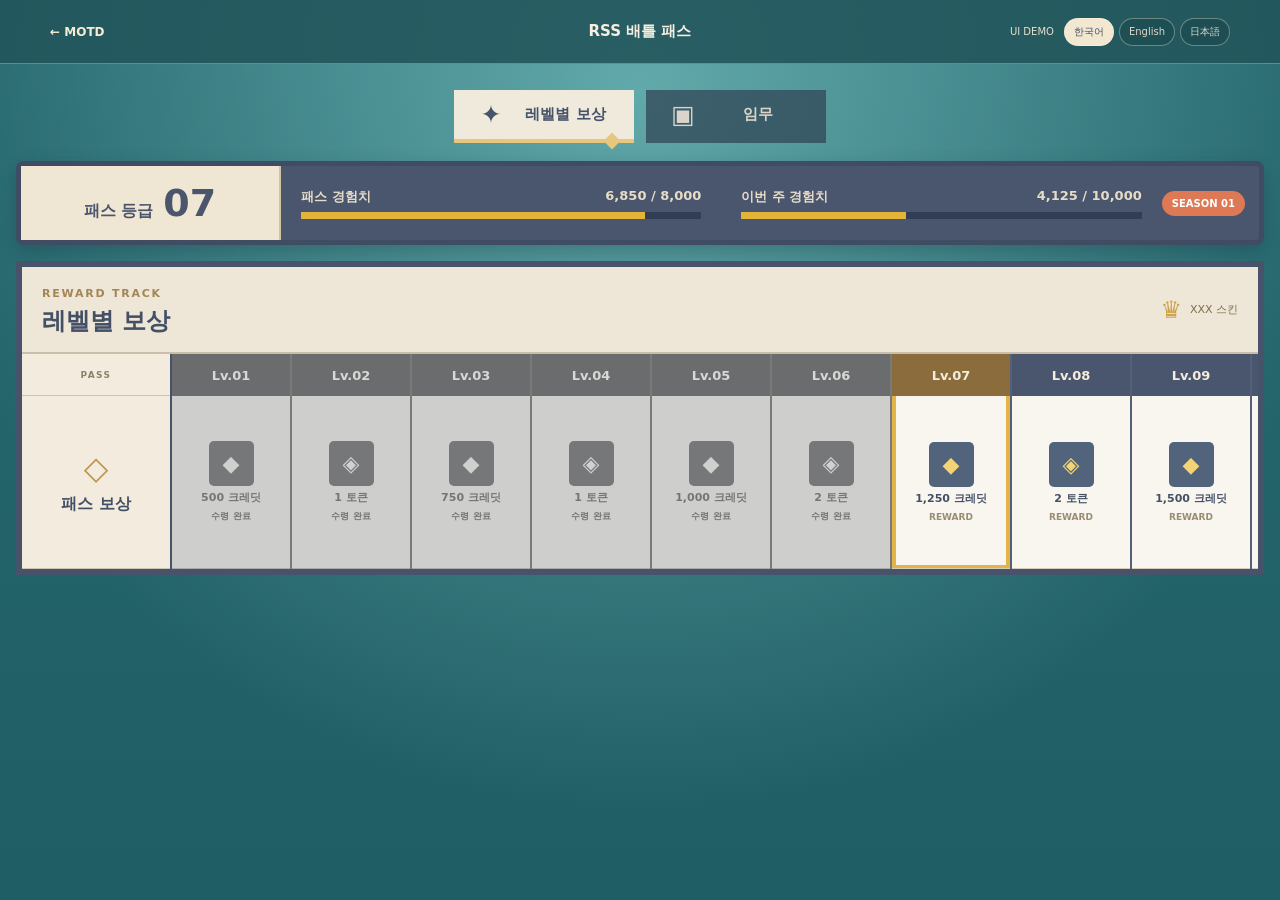
==== commit 4e05a1fa: "polish battle pass preview" ====
--- a/battlepass/index.html
+++ b/battlepass/index.html
@@ -12,13 +12,13 @@
   <script src="./concept-6.js" defer></script>
 </head>
 <body class="concept-page journey-concept" data-battlepass-demo="true">
-  <a class="skip-link" href="#battlepassContent">본문으로 건너뛰기</a>
+  <a class="skip-link" href="#battlepassContent" data-lang="bp_skip">본문으로 건너뛰기</a>
   <header class="concept-header">
     <a id="motdBackLink" class="concept-back" href="../?lang=ko#faq">← MOTD</a>
-    <div class="concept-brand"><strong>RSS · ADVENTURE JOURNEY</strong><span data-lang="bp_title">RSS 배틀 패스</span></div>
+    <div class="concept-brand"><span data-lang="bp_title">RSS 배틀 패스</span></div>
     <div class="concept-actions">
       <div id="steamAccount" class="steam-account" aria-live="polite"></div>
-      <div class="concept-languages" aria-label="언어 선택">
+      <div class="concept-languages" aria-label="언어 선택" data-lang-aria-label="bp_language_label">
         <button type="button" class="langbtn active" data-language="ko" aria-pressed="true">한국어</button>
         <button type="button" class="langbtn" data-language="en" aria-pressed="false">English</button>
         <button type="button" class="langbtn" data-language="jp" aria-pressed="false">日本語</button>
@@ -26,17 +26,17 @@
     </div>
   </header>  <main id="battlepassContent" class="journey-shell" data-auth-state="loading" tabindex="-1">
     <section id="battlepassAuthGate" class="battlepass-auth-gate" aria-live="polite">
-      <strong>Steam 로그인 확인 중...</strong>
-      <p>배틀패스 진행도를 불러오고 있습니다.</p>
+      <strong data-lang="bp_loading_title">Steam 로그인 확인 중...</strong>
+      <p data-lang="bp_loading_description">배틀패스 진행도를 불러오고 있습니다.</p>
       <a id="steamLoginButton" class="steam-login-button" href="./api/login.php?lang=ko" hidden>Steam으로 로그인</a>
     </section>
-    <nav class="journey-mode-tabs" aria-label="배틀 패스 화면">
-      <button type="button" class="active" data-journey-mode="rewards" aria-selected="true"><span>✦</span><b>레벨별 보상</b></button>
-      <button type="button" data-journey-mode="missions" aria-selected="false"><span>▣</span><b>임무</b></button>
+    <nav class="journey-mode-tabs" aria-label="배틀 패스 화면" data-lang-aria-label="bp_screen_label">
+      <button type="button" class="active" data-journey-mode="rewards" aria-selected="true"><span>✦</span><b data-lang="bp_mode_rewards">레벨별 보상</b></button>
+      <button type="button" data-journey-mode="missions" aria-selected="false"><span>▣</span><b data-lang="bp_mode_missions">임무</b></button>
     </nav>
-    <section class="journey-topbar"><div class="journey-rank"><span>패스 등급</span><strong>07</strong></div><div class="journey-level-xp"><div><span>패스 경험치</span><b>6,850 / 8,000</b></div><div><i style="--progress:85.6%"></i></div></div><div class="journey-weekly"><div><span>이번 주 경험치</span><b>4,125 / 10,000</b></div><div><i style="--progress:41.25%"></i></div></div><em>SEASON 01</em></section>
+    <section class="journey-topbar"><div class="journey-rank"><span data-lang="bp_pass_rank">패스 등급</span><strong>07</strong></div><div class="journey-level-xp"><div><span data-lang="bp_pass_xp">패스 경험치</span><b>6,850 / 8,000</b></div><div><i style="--progress:85.6%"></i></div></div><div class="journey-weekly"><div><span data-lang="bp_weekly_xp">이번 주 경험치</span><b>4,125 / 10,000</b></div><div><i style="--progress:41.25%"></i></div></div><em>SEASON 01</em></section>
     <section class="journey-window" data-journey-panel="missions" hidden>
-      <nav class="journey-nav" aria-label="임무 분류"><button type="button" class="active" data-mission-filter="daily" aria-selected="true"><span>◈</span>금일 임무</button><button type="button" data-mission-filter="weekly" aria-selected="false"><span>✦</span>이번 주 임무<small>4일 12시간</small></button><button type="button" data-mission-filter="season" aria-selected="false"><span>◇</span>이번 시즌 임무<small>28일</small></button></nav>
+      <nav class="journey-nav" aria-label="임무 분류" data-lang-aria-label="bp_mission_filter_label"><button type="button" class="active" data-mission-filter="daily" aria-selected="true"><span>◈</span><b data-lang="bp_nav_daily">금일 임무</b></button><button type="button" data-mission-filter="weekly" aria-selected="false"><span>✦</span><b data-lang="bp_nav_weekly">이번 주 임무</b><small data-lang="bp_weekly_remaining">4일 12시간</small></button><button type="button" data-mission-filter="season" aria-selected="false"><span>◇</span><b data-lang="bp_nav_season">이번 시즌 임무</b><small data-lang="bp_season_remaining">28일</small></button></nav>
       <div class="journey-content"><header><div><span data-lang="bp_quest_eyebrow">MISSIONS</span><h1 id="journeyMissionTitle">금일 임무</h1></div><p id="journeyMissionHint">매일 초기화되는 임무입니다.</p></header><div class="journey-missions">      <article class="journey-mission" data-mission-type="daily">
         <header><span data-lang="bp_daily">일일</span><strong>+500 XP</strong></header>
         <h3 data-lang="bp_quest_rounds">아무 맵에서 3라운드 플레이</h3>
@@ -98,7 +98,7 @@
     <section class="journey-rewards" data-journey-panel="rewards">
       <header><div><span data-lang="bp_reward_eyebrow">REWARD TRACK</span><h2 data-lang="bp_reward_title">레벨별 보상</h2></div><aside><b>♛</b><span data-lang="bp_final_name">심연의 수호자 캐릭터 스킨</span></aside></header>
       <div class="journey-track-shell">
-        <div class="journey-tier-labels"><div><i>◇</i><span>패스 보상</span></div></div>
+        <div class="journey-tier-labels"><div><i>◇</i><span data-lang="bp_pass_reward">패스 보상</span></div></div>
         <div class="journey-level-scroll"><ol class="journey-level-track">            <li class="journey-level-column complete">
               <header>Lv.01</header>
               <div class="journey-tier-reward free"><i>◆</i><strong>500 Credits</strong><small>REWARD</small></div>
--- a/battlepass/concept-6.css
+++ b/battlepass/concept-6.css
@@ -52,4 +52,85 @@
 .steam-login-button:hover{background:#2a475e}
 .journey-shell[data-auth-state="authenticated"] .battlepass-auth-gate{display:none}
 .journey-shell[data-auth-state="loading"]>:not(.battlepass-auth-gate),.journey-shell[data-auth-state="unauthenticated"]>:not(.battlepass-auth-gate),.journey-shell[data-auth-state="error"]>:not(.battlepass-auth-gate){display:none!important}
-@media(max-width:700px){.concept-actions{grid-column:1/-1;justify-self:stretch;display:grid}.steam-account{justify-content:center}.concept-languages{justify-self:stretch}.concept-languages .langbtn{flex:1}}+@media(max-width:700px){.concept-actions{grid-column:1/-1;justify-self:stretch;display:grid}.steam-account{justify-content:center}.concept-languages{justify-self:stretch}.concept-languages .langbtn{flex:1}}
+/* Larger mission typography and simplified mission rows. */
+.journey-mode-tabs button b{font-size:15px}
+.journey-topbar :is(.journey-level-xp,.journey-weekly)>div:first-child{font-size:13px}
+.journey-nav button{font-size:15px}
+.journey-nav button small{font-size:11px}
+.journey-content>header span,.journey-rewards>header>div span{font-size:11px}
+.journey-content>header p{font-size:12px}
+.journey-mission{
+  grid-template-columns:minmax(280px,1fr) 98px minmax(210px,280px);
+  grid-template-rows:1fr;
+  column-gap:22px;
+  min-height:108px;
+  padding:18px 22px;
+}
+.journey-mission header{display:contents}
+.journey-mission header span,.journey-mission>p{display:none}
+.journey-mission header strong{
+  position:static;
+  grid-column:2;
+  grid-row:1;
+  align-self:center;
+  justify-self:center;
+  width:86px;
+  height:62px;
+  font-size:12px;
+}
+.journey-mission h3{
+  grid-column:1;
+  grid-row:1;
+  align-self:center;
+  margin:0;
+  font-size:19px;
+  line-height:1.35;
+}
+.journey-meter{grid-column:3;grid-row:1;align-self:center;height:11px;margin:0}
+.journey-mission footer{
+  grid-column:3;
+  grid-row:1;
+  align-self:center;
+  width:100%;
+  font-size:11px;
+  transform:translateY(21px);
+}
+.journey-mission footer b{font-size:16px}
+.journey-level-column>header{font-size:13px}
+.journey-tier-reward strong{font-size:11px;line-height:1.3}
+.journey-tier-reward small{font-size:9px}
+@media(max-width:900px){
+  .journey-mission{grid-template-columns:minmax(0,1fr) 86px;grid-template-rows:auto auto auto;min-height:118px}
+  .journey-mission h3{grid-column:1;grid-row:1/3;font-size:17px}
+  .journey-mission header strong{grid-column:2;grid-row:1/3;width:78px;height:58px}
+  .journey-meter{grid-column:1/3;grid-row:3;margin-top:12px}
+  .journey-mission footer{grid-column:1/3;grid-row:3;transform:translateY(22px)}
+}
+@media(max-width:650px){
+  .journey-mode-tabs button b{font-size:13px}
+  .journey-nav button{font-size:12px}
+  .journey-mission{padding:16px}
+}
+/* Claimed rewards use the same muted treatment as completed missions. */
+.journey-level-column.complete{
+  border-right-color:#777b7d;
+  background:#c8c8c4;
+  color:#747673;
+  filter:saturate(.2);
+}
+.journey-level-column.complete>header{
+  background:#666d75;
+  color:#d9d8d2;
+}
+.journey-level-column.complete .journey-tier-reward{
+  border-bottom-color:#aaa9a4;
+  background:#cececa;
+}
+.journey-level-column.complete .journey-tier-reward i{
+  background:#72787d;
+  color:#d2d0c8;
+}
+.journey-level-column.complete .journey-tier-reward strong,
+.journey-level-column.complete .journey-tier-reward small{color:#747673}
+.journey-level-column.complete .journey-tier-reward::after{content:none}
